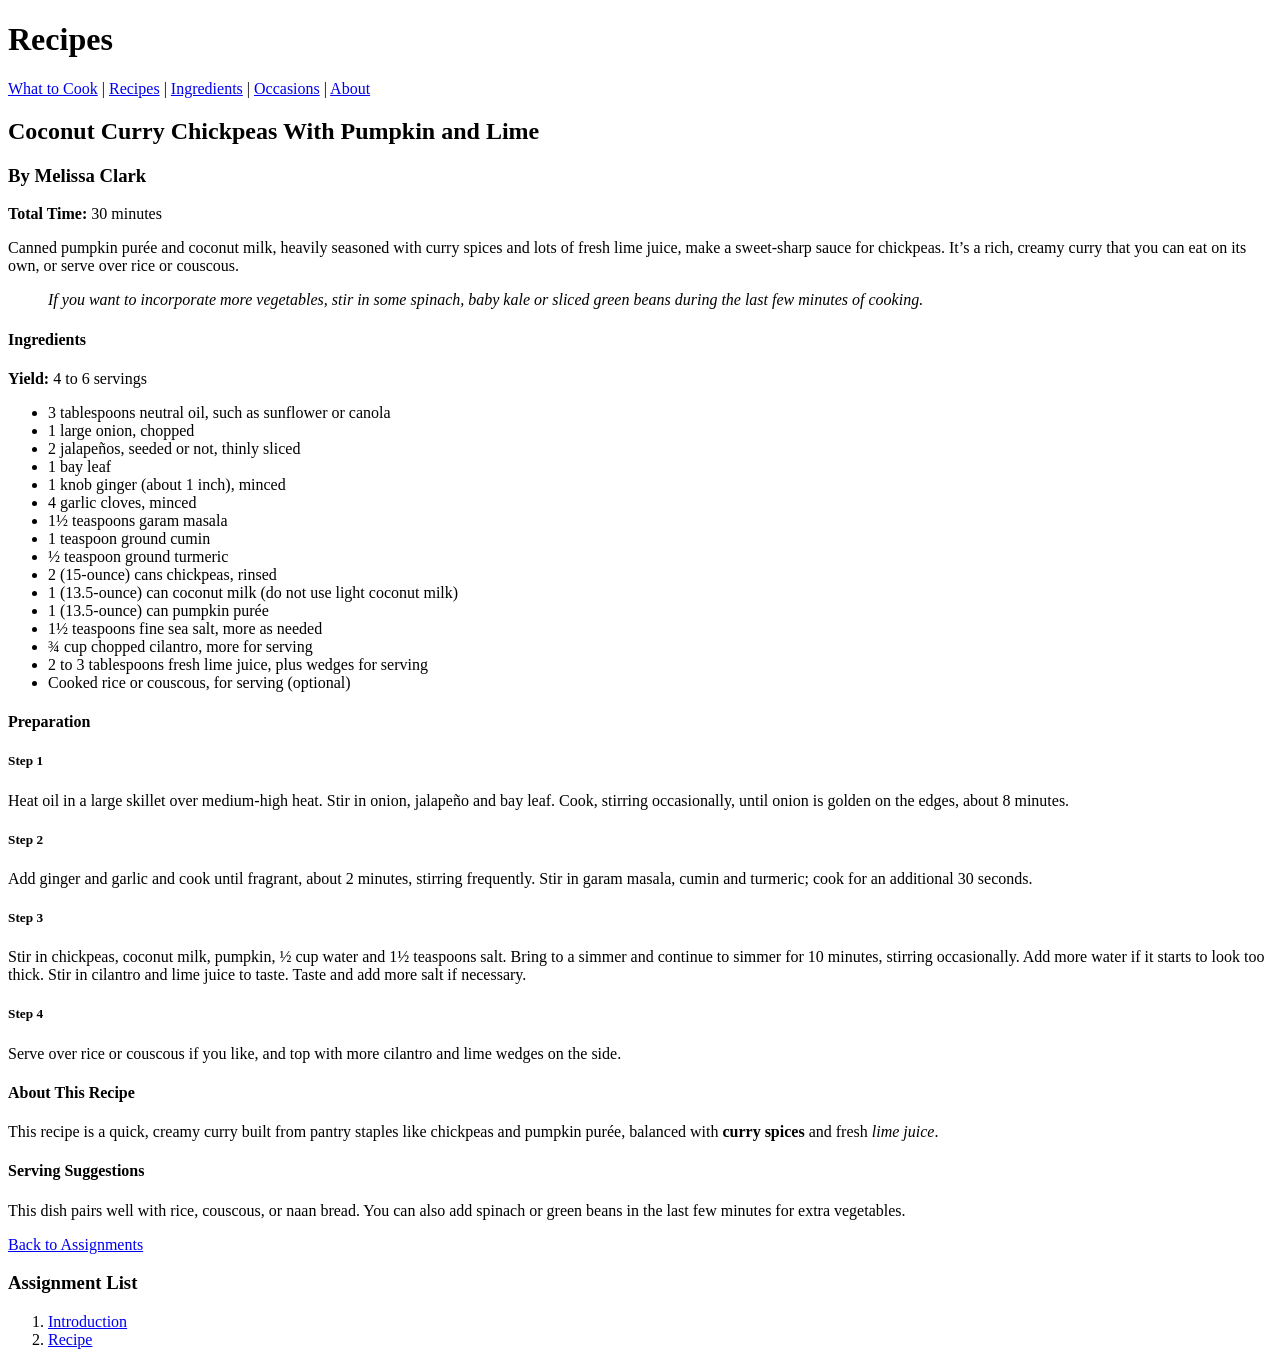
==== recipe.html @ 96a32297 "Add files via upload" ====
<!DOCTYPE html>
<html lang="en">
<head>
    <meta charset="UTF-8">
    <meta name="viewport" content="width=device-width, initial-scale=1.0">
    <title>MMP 240 Assignments</title>
    <link rel="stylesheet" href="css/styles.css" media="screen">

</head>
<header>
    <h1>Recipes</h1>

    <nav>
        <a href="index.html">What to Cook</a> |
        <a href="recipe.html">Recipes</a> |
        <a href="#ingredients">Ingredients</a> |
        <a href="#preparation">Occasions</a> |
        <a href="#about">About</a>
    </nav>
</header>

<main>

    <article>
        <h2>Coconut Curry Chickpeas With Pumpkin and Lime</h2>
        <h3>By Melissa Clark</h3>

        <p><strong>Total Time:</strong> 30 minutes</p>

        <p>
            Canned pumpkin purée and coconut milk, heavily seasoned with curry spices and lots of fresh lime juice,
            make a sweet-sharp sauce for chickpeas. It’s a rich, creamy curry that you can eat on its own, or serve
            over rice or couscous.
        </p>

        <blockquote>
            <p>
                <em>
                    If you want to incorporate more vegetables, stir in some spinach, baby kale or sliced green beans
                    during the last few minutes of cooking.
                </em>
            </p>
        </blockquote>

        <h4 id="ingredients">Ingredients</h4>
        <p><strong>Yield:</strong> 4 to 6 servings</p>

        <ul>
            <li>3 tablespoons neutral oil, such as sunflower or canola</li>
            <li>1 large onion, chopped</li>
            <li>2 jalapeños, seeded or not, thinly sliced</li>
            <li>1 bay leaf</li>
            <li>1 knob ginger (about 1 inch), minced</li>
            <li>4 garlic cloves, minced</li>
            <li>1½ teaspoons garam masala</li>
            <li>1 teaspoon ground cumin</li>
            <li>½ teaspoon ground turmeric</li>
            <li>2 (15-ounce) cans chickpeas, rinsed</li>
            <li>1 (13.5-ounce) can coconut milk (do not use light coconut milk)</li>
            <li>1 (13.5-ounce) can pumpkin purée</li>
            <li>1½ teaspoons fine sea salt, more as needed</li>
            <li>¾ cup chopped cilantro, more for serving</li>
            <li>2 to 3 tablespoons fresh lime juice, plus wedges for serving</li>
            <li>Cooked rice or couscous, for serving (optional)</li>
        </ul>

        <h4 id="preparation">Preparation</h4>

        <h5>Step 1</h5>
        <p>
            Heat oil in a large skillet over medium-high heat. Stir in onion, jalapeño and bay leaf.
            Cook, stirring occasionally, until onion is golden on the edges, about 8 minutes.
        </p>

        <h5>Step 2</h5>
        <p>
            Add ginger and garlic and cook until fragrant, about 2 minutes, stirring frequently.
            Stir in garam masala, cumin and turmeric; cook for an additional 30 seconds.
        </p>

        <h5>Step 3</h5>
        <p>
            Stir in chickpeas, coconut milk, pumpkin, ½ cup water and 1½ teaspoons salt.
            Bring to a simmer and continue to simmer for 10 minutes, stirring occasionally.
            Add more water if it starts to look too thick. Stir in cilantro and lime juice to taste.
            Taste and add more salt if necessary.
        </p>

        <h5>Step 4</h5>
        <p>
            Serve over rice or couscous if you like, and top with more cilantro and lime wedges on the side.
        </p>

<h4 id="about">About This Recipe</h4>
        <p>
            This recipe is a quick, creamy curry built from pantry staples like chickpeas and pumpkin purée,
            balanced with <strong>curry spices</strong> and fresh <em>lime juice</em>.
        </p>

    </article>

    <aside>
        <h4>Serving Suggestions</h4>
        <p>
            This dish pairs well with rice, couscous, or naan bread. You can also add spinach or green beans
            in the last few minutes for extra vegetables.
        </p>
    </aside>

</main>

<footer>
    <p>
        <a href="index.html">Back to Assignments</a>
    </p>


<h3>Assignment List</h3>
<ol> 
     <li><a href="index.html">Introduction</a></li>
     <li><a href="recipe.html">Recipe</a></li>
</ol>


</body>





</html>
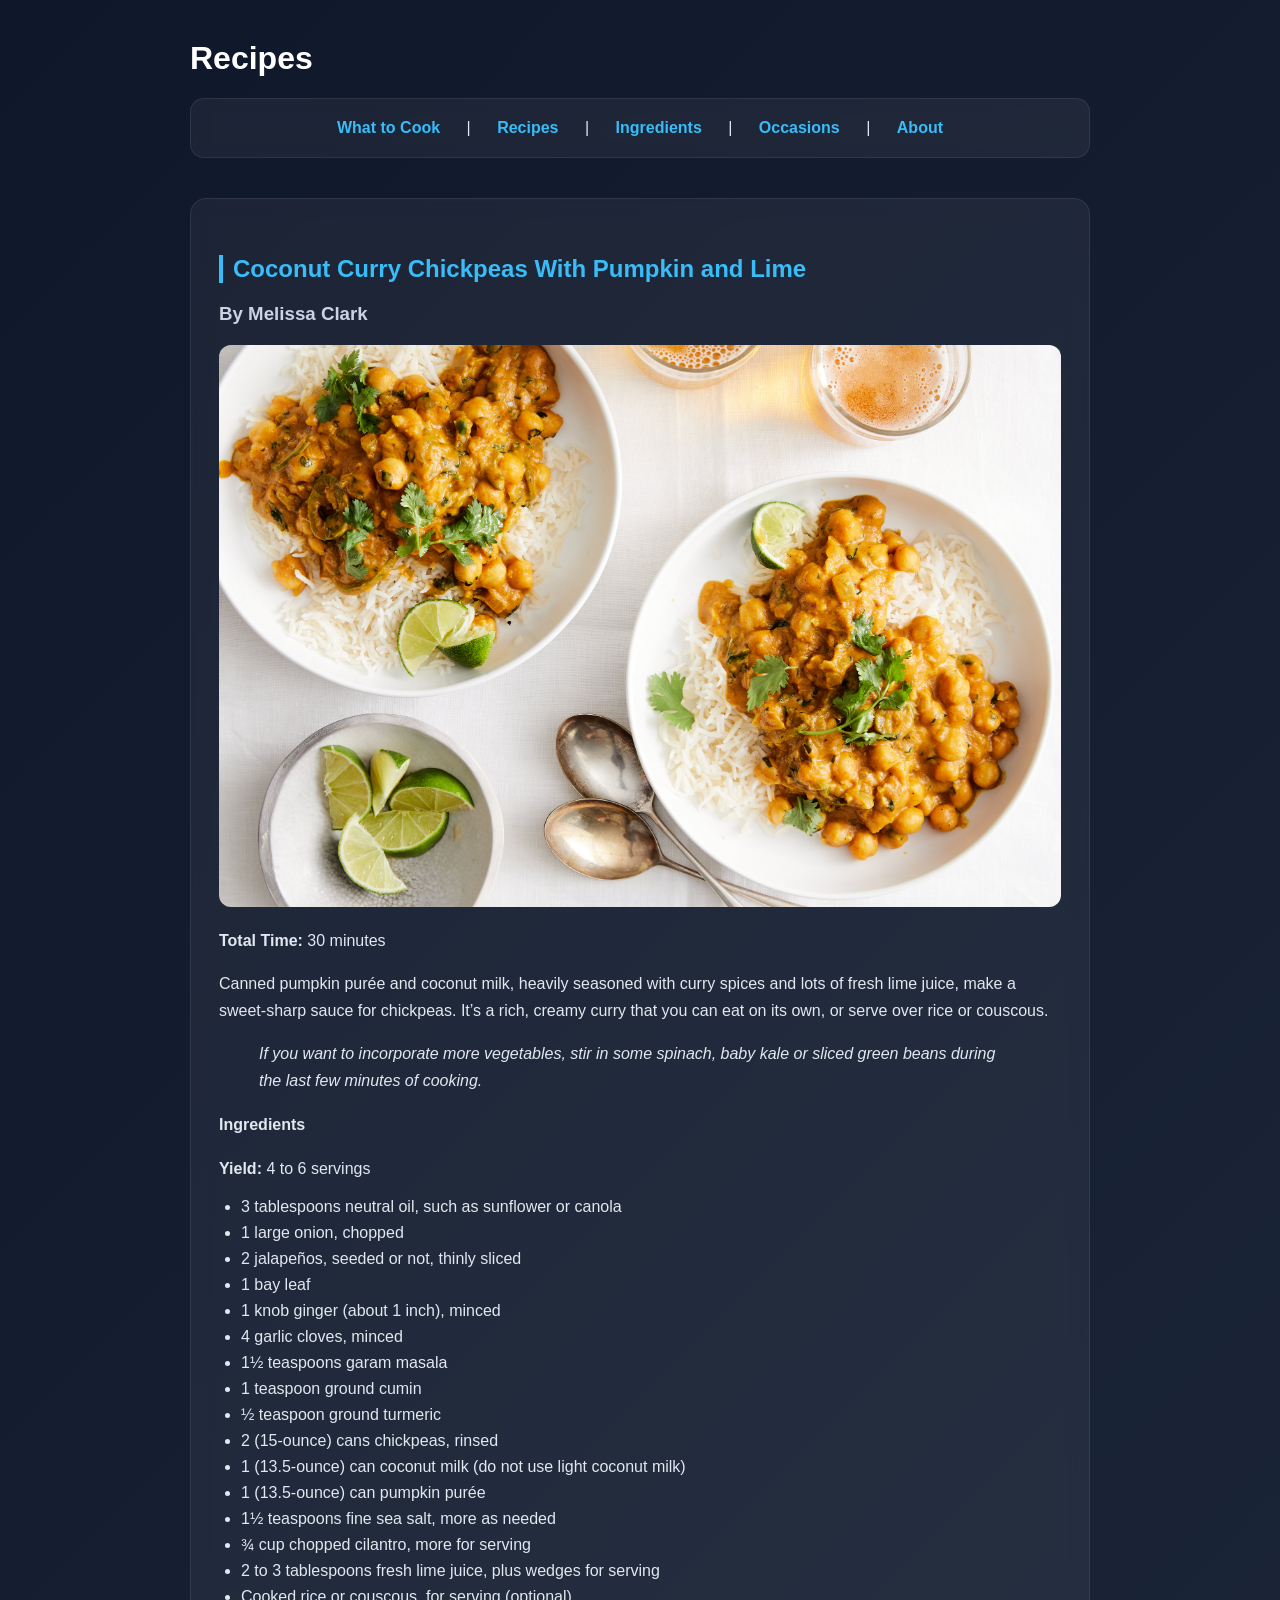
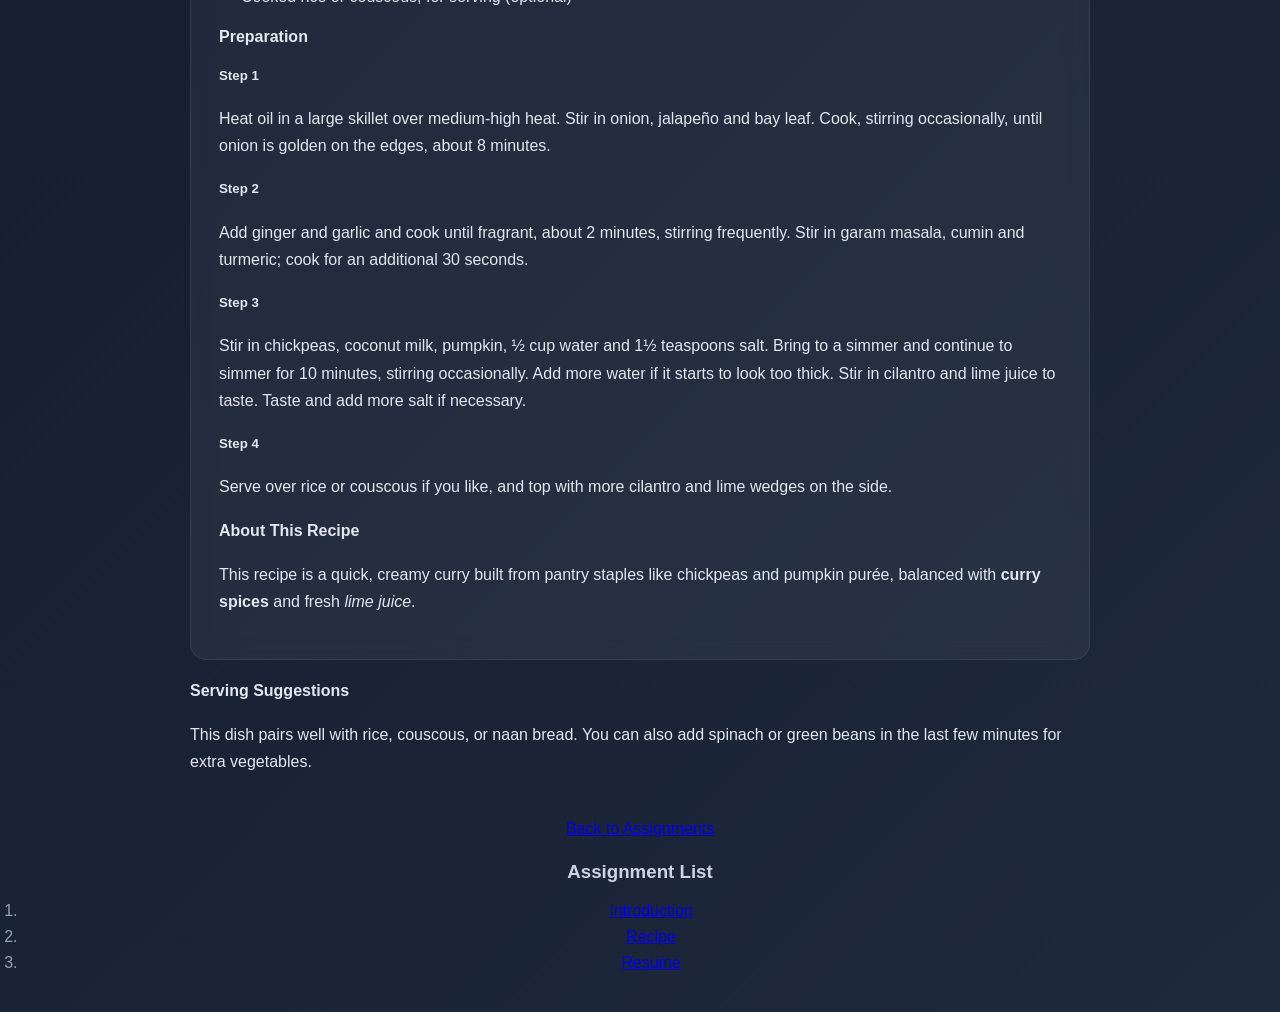
==== commit 6d8f6646: "Add files via upload" ====
--- a/recipe.html
+++ b/recipe.html
@@ -24,6 +24,7 @@
     <article>
         <h2>Coconut Curry Chickpeas With Pumpkin and Lime</h2>
         <h3>By Melissa Clark</h3>
+         <img src="images/coconutcurry.jpg" alt="photo of coconut curry chickpeas with pumpkin and lime">
 
         <p><strong>Total Time:</strong> 30 minutes</p>
 
@@ -119,6 +120,7 @@
 <ol> 
      <li><a href="index.html">Introduction</a></li>
      <li><a href="recipe.html">Recipe</a></li>
+     <li><a href="resume.html">Resume</a></li>
 </ol>
 
 
--- a/css/styles.css
+++ b/css/styles.css
@@ -0,0 +1,100 @@
+/* ===== Base ===== */
+body {
+  font-family: Arial, Helvetica, sans-serif;
+  background: linear-gradient(135deg, #0f172a, #1e293b);
+  color: #e2e8f0;
+  margin: 0;
+  padding: 0;
+}
+
+/* ===== Layout containers ===== */
+header,
+main {
+  max-width: 900px;
+  margin: 40px auto;
+  padding: 0 20px;
+}
+
+/* ===== Navigation ===== */
+nav {
+  background-color: rgba(255,255,255,0.05);
+  backdrop-filter: blur(8px);
+  padding: 12px 16px;
+  border-radius: 14px;
+  text-align: center;
+  margin-bottom: 20px;
+  border: 1px solid rgba(255,255,255,0.08);
+}
+
+nav a {
+  display: inline-block;
+  margin: 0 8px;
+  padding: 8px 14px;
+  border-radius: 10px;
+  font-weight: bold;
+  text-decoration: none;
+  color: #38bdf8; /* electric blue */
+  transition: 0.3s ease;
+}
+
+nav a:hover {
+  background-color: #38bdf8;
+  color: #0f172a;
+}
+
+/* ===== Content card ===== */
+article {
+  background-color: rgba(255,255,255,0.05);
+  padding: 28px;
+  border-radius: 16px;
+  border: 1px solid rgba(255,255,255,0.08);
+  backdrop-filter: blur(10px);
+}
+
+/* ===== Headings ===== */
+h1 {
+  color: #ffffff;
+  font-size: 2rem;
+}
+
+h2 {
+  color: #38bdf8;
+  margin-top: 28px;
+  border-left: 4px solid #38bdf8;
+  padding-left: 10px;
+}
+
+h3 {
+  color: #cbd5e1;
+}
+
+/* ===== Text ===== */
+p {
+  line-height: 1.7;
+  color: #e2e8f0;
+}
+
+/* ===== Images ===== */
+img {
+  max-width: 100%;
+  height: auto;
+  display: block;
+  margin: 20px 0;
+  border-radius: 12px;
+}
+
+/* ===== Lists ===== */
+ul, ol {
+  padding-left: 22px;
+}
+
+li {
+  margin-bottom: 8px;
+}
+
+/* ===== Footer ===== */
+footer {
+  text-align: center;
+  margin: 40px 0;
+  color: #94a3b8;
+}
